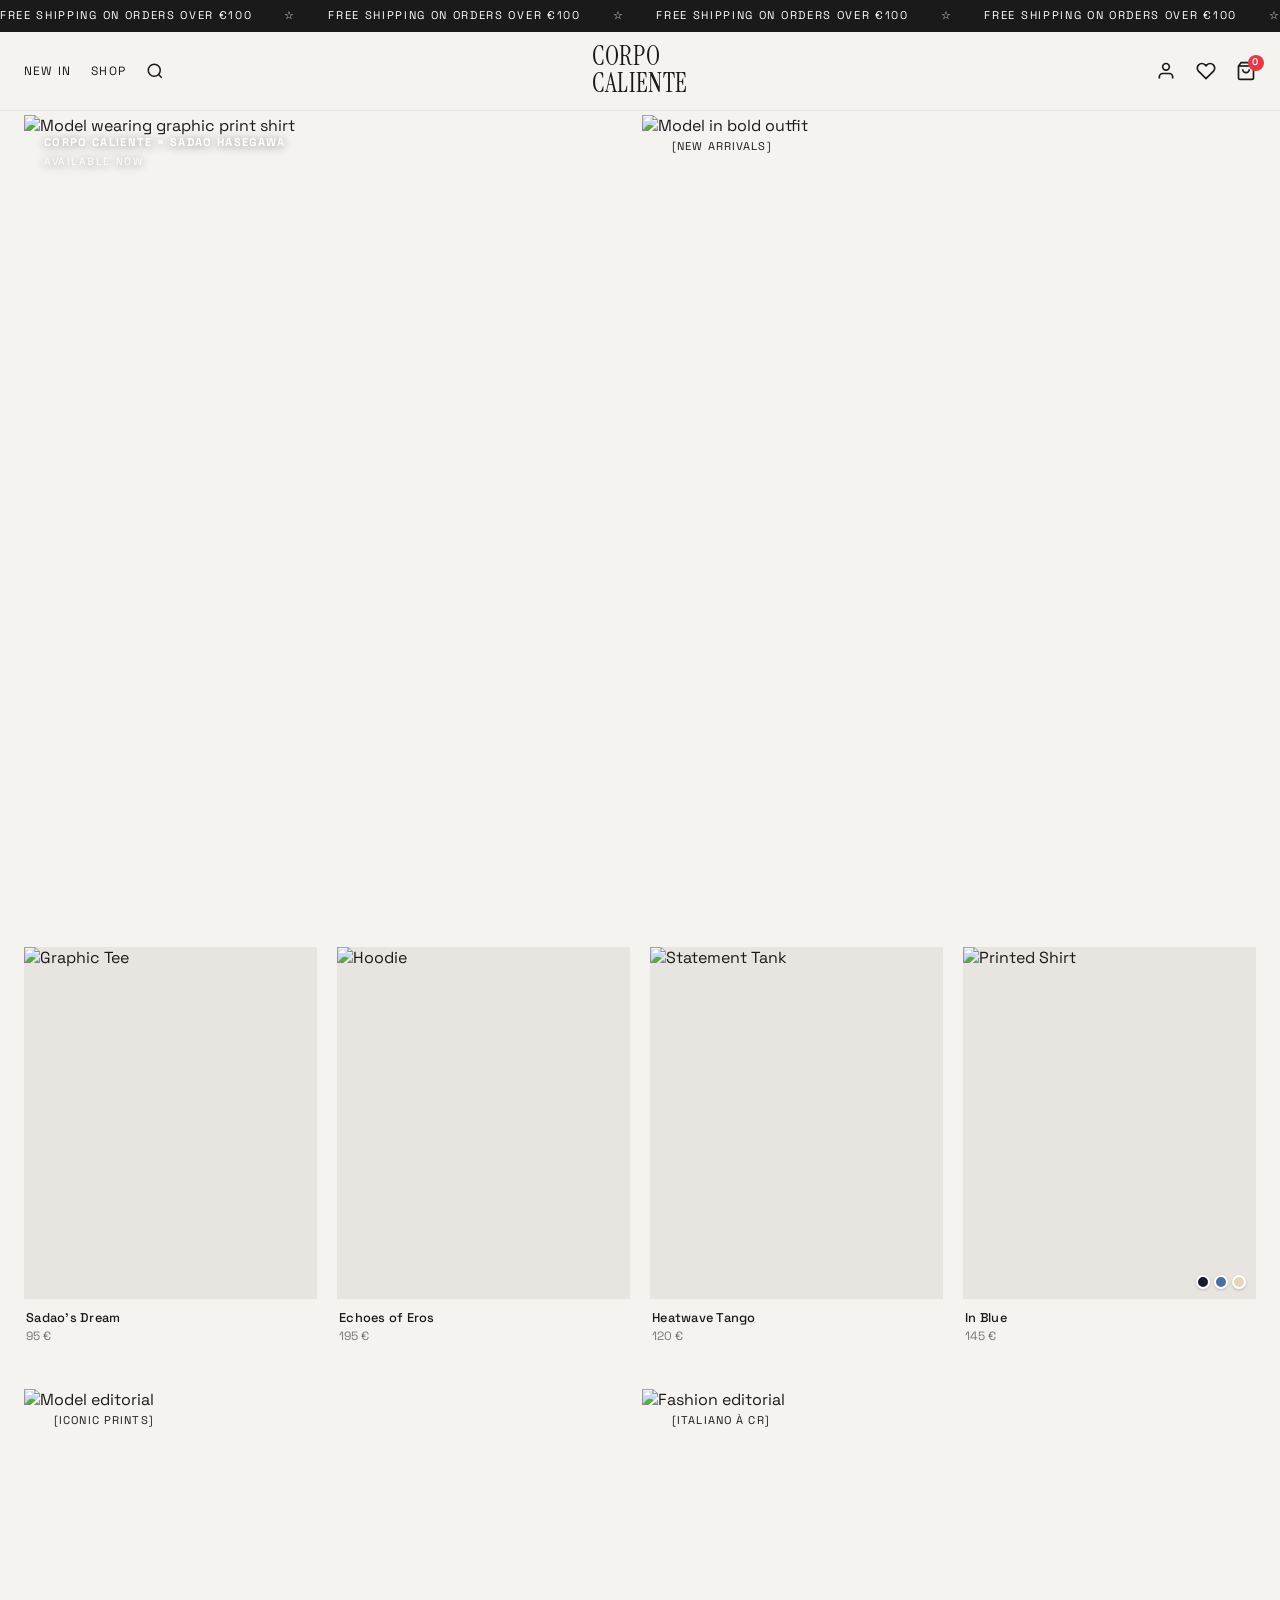
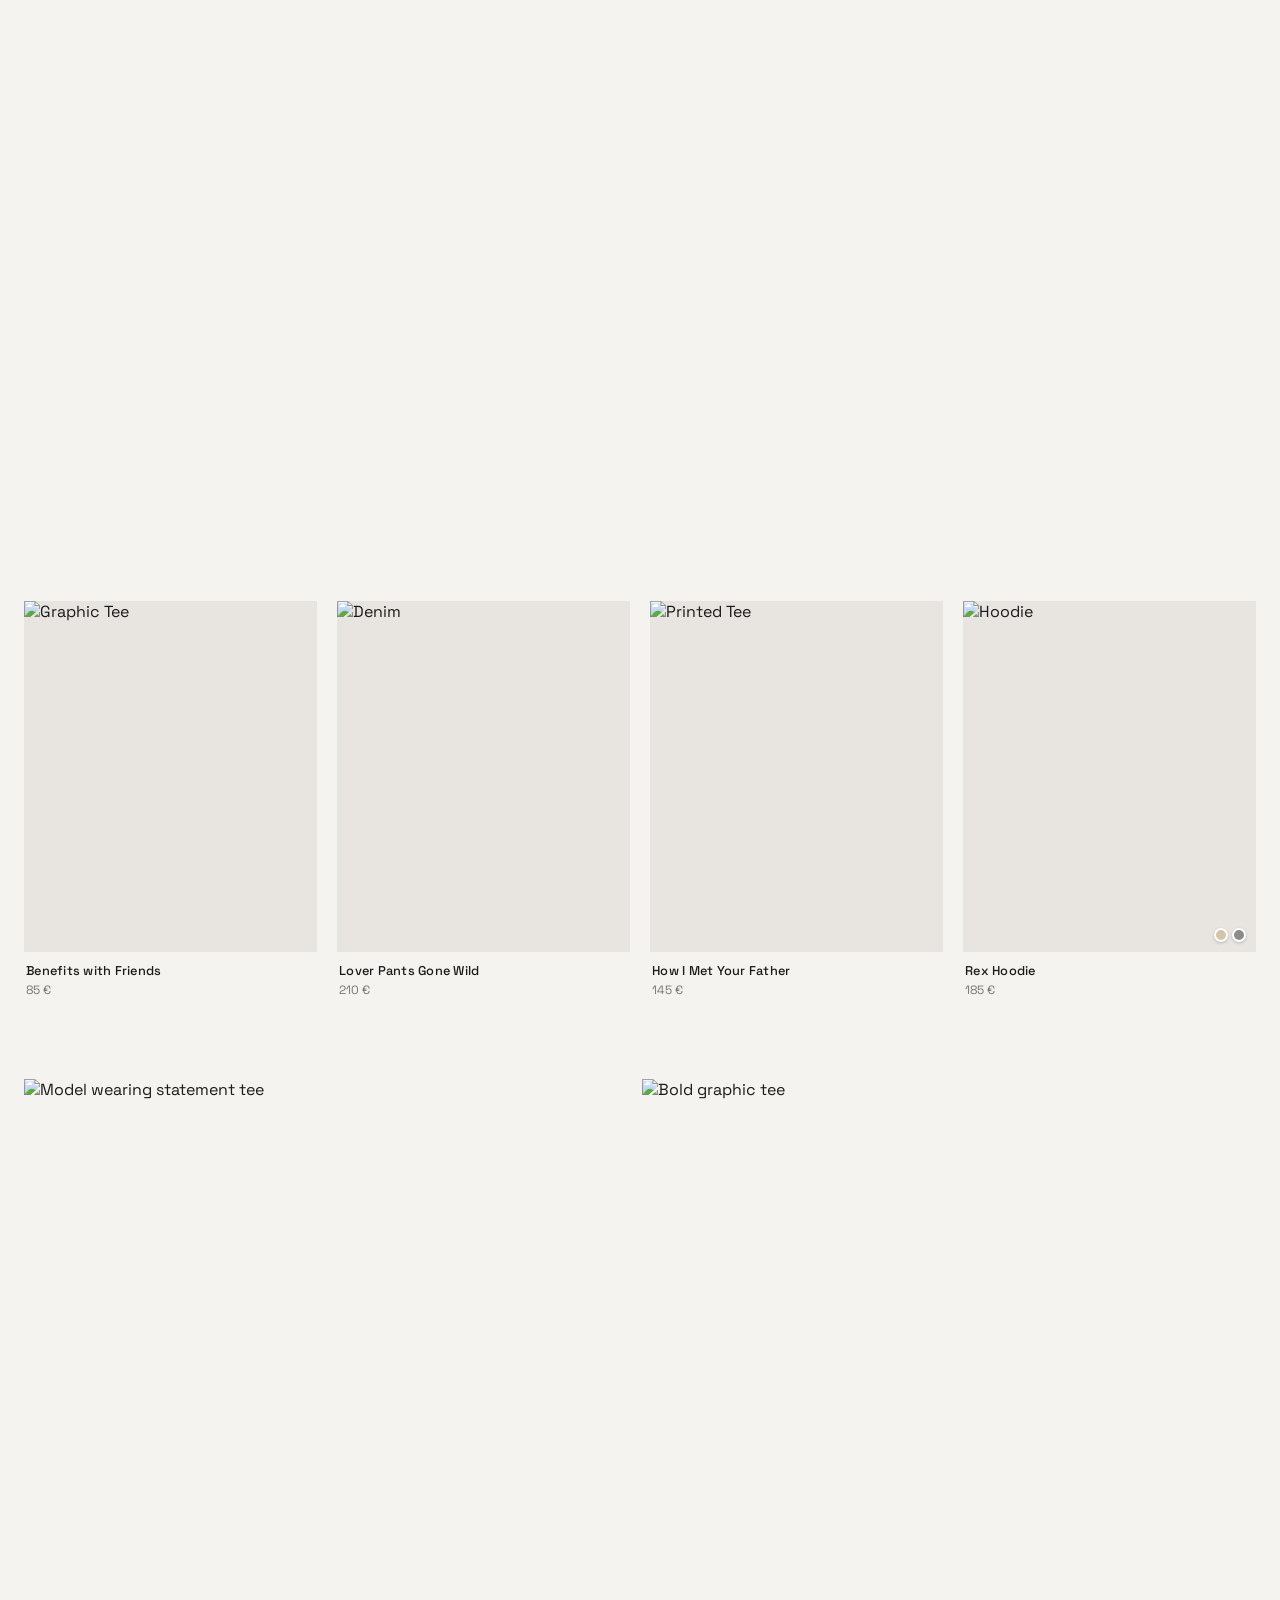
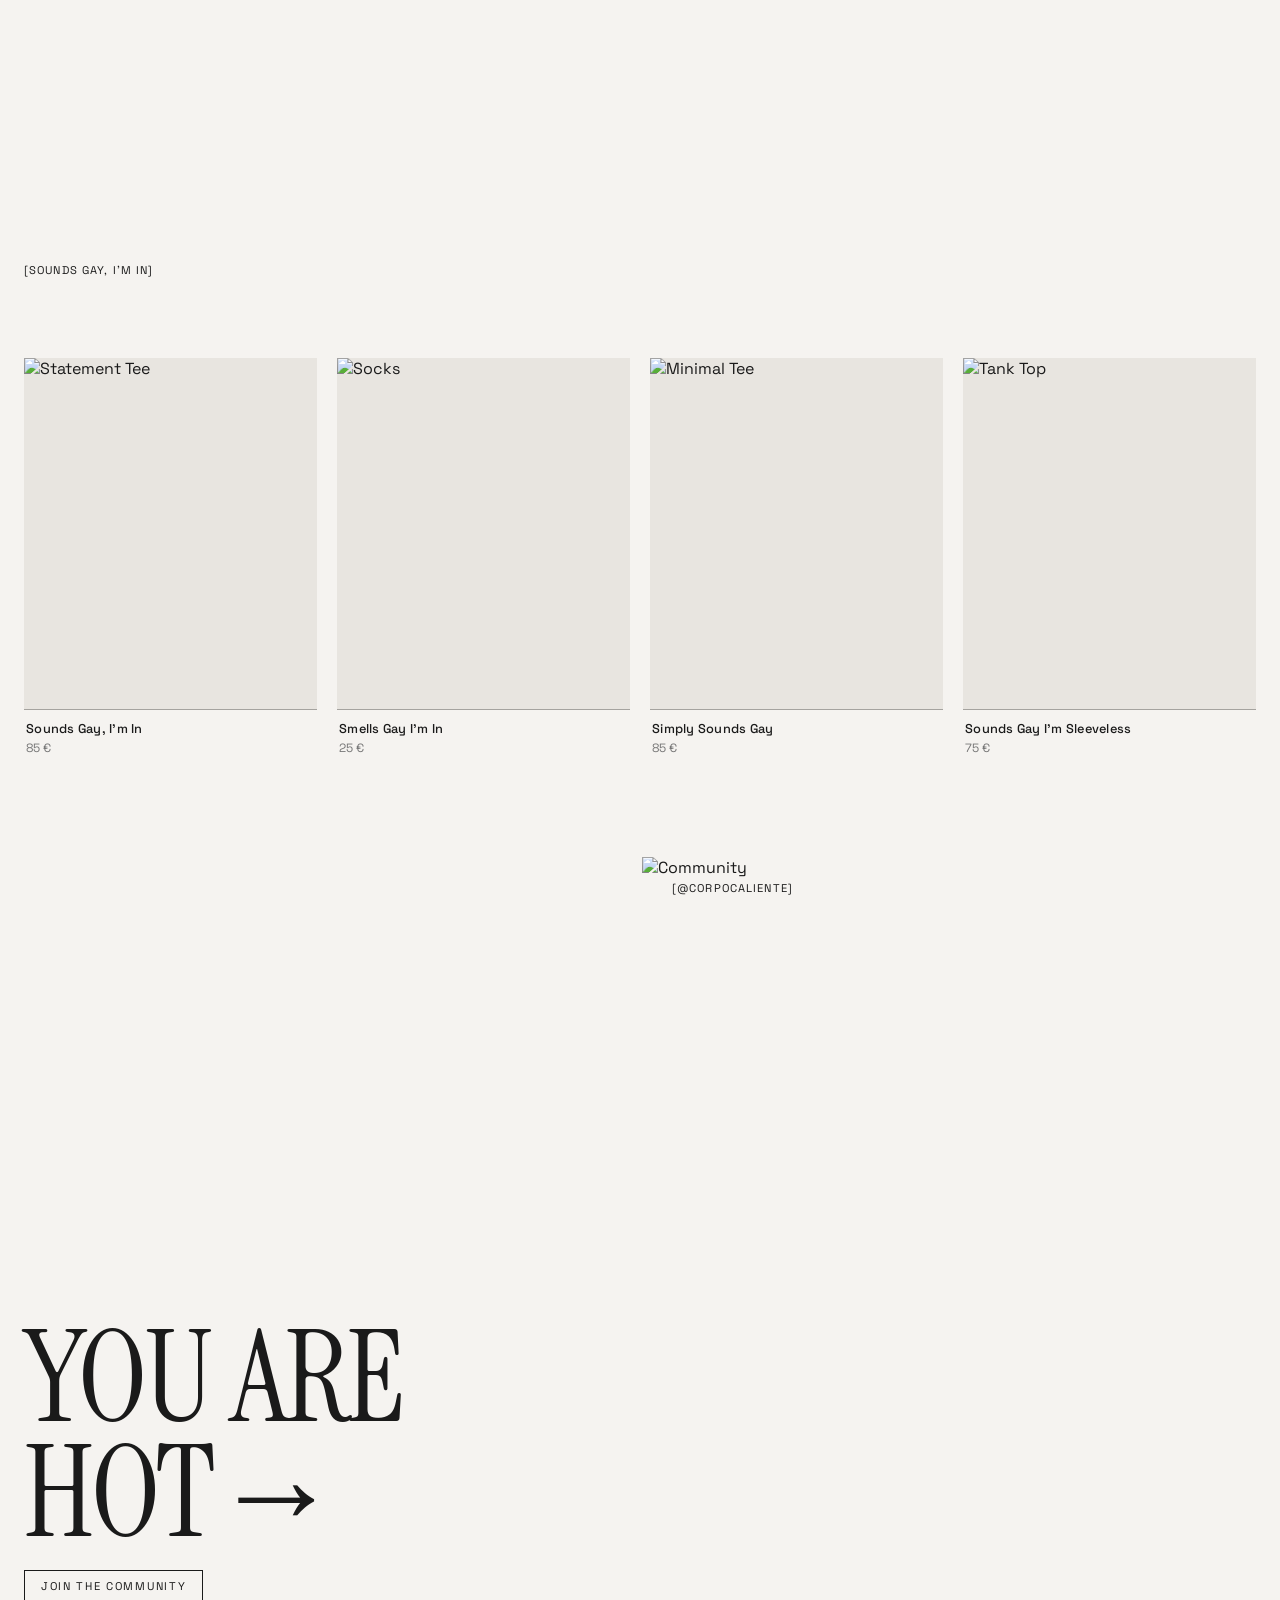
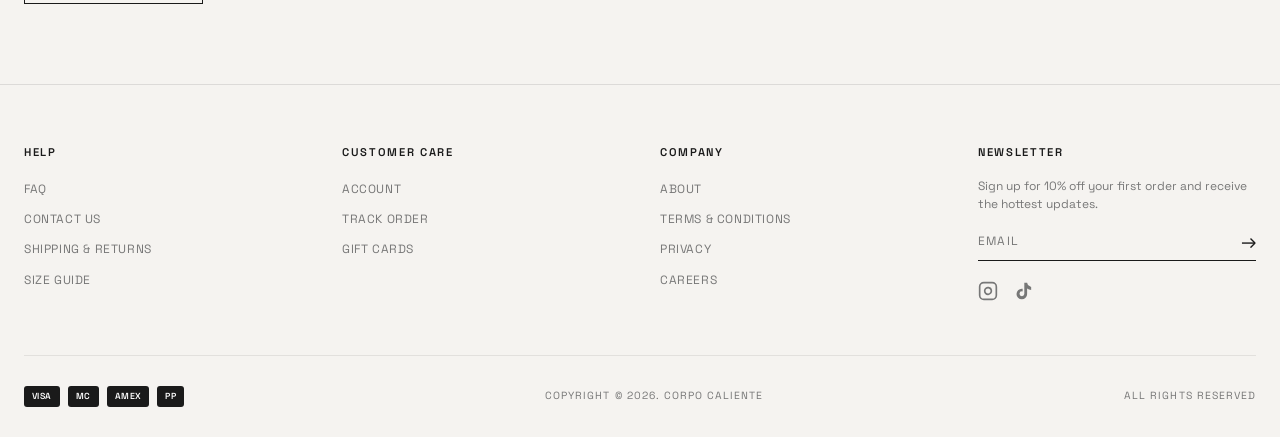
==== index.html @ 7c710484 "Initial commit: bold fashion landing page Carne Bollente-inspired landing page with: - Scrolling ann" ====
<!DOCTYPE html>
<html lang="en">
<head>
  <meta charset="UTF-8">
  <meta name="viewport" content="width=device-width, initial-scale=1.0">
  <title>CORPO CALIENTE - Bold Fashion</title>
  <link rel="stylesheet" href="style.css">
  <link rel="preconnect" href="https://fonts.googleapis.com">
  <link rel="preconnect" href="https://fonts.gstatic.com" crossorigin>
  <link href="https://fonts.googleapis.com/css2?family=Space+Grotesk:wght@400;500;600;700&family=Instrument+Serif:ital@0;1&display=swap" rel="stylesheet">
</head>
<body>

  <!-- Announcement Bar -->
  <div class="announcement-bar">
    <div class="announcement-scroll">
      <span>FREE SHIPPING ON ORDERS OVER &euro;100</span>
      <span>&star;</span>
      <span>FREE SHIPPING ON ORDERS OVER &euro;100</span>
      <span>&star;</span>
      <span>FREE SHIPPING ON ORDERS OVER &euro;100</span>
      <span>&star;</span>
      <span>FREE SHIPPING ON ORDERS OVER &euro;100</span>
      <span>&star;</span>
      <span>FREE SHIPPING ON ORDERS OVER &euro;100</span>
      <span>&star;</span>
      <span>FREE SHIPPING ON ORDERS OVER &euro;100</span>
      <span>&star;</span>
    </div>
  </div>

  <!-- Header -->
  <header class="header">
    <nav class="header__nav">
      <div class="header__left">
        <a href="#" class="nav-link">New In</a>
        <a href="#" class="nav-link">Shop</a>
        <button class="nav-link search-toggle" aria-label="Search">
          <svg width="18" height="18" viewBox="0 0 24 24" fill="none" stroke="currentColor" stroke-width="2"><circle cx="11" cy="11" r="8"/><path d="m21 21-4.3-4.3"/></svg>
        </button>
      </div>
      <div class="header__center">
        <a href="#" class="logo">CORPO<br>CALIENTE</a>
      </div>
      <div class="header__right">
        <a href="#" class="nav-link icon-link" aria-label="Account">
          <svg width="20" height="20" viewBox="0 0 24 24" fill="none" stroke="currentColor" stroke-width="2"><path d="M20 21v-2a4 4 0 0 0-4-4H8a4 4 0 0 0-4 4v2"/><circle cx="12" cy="7" r="4"/></svg>
        </a>
        <a href="#" class="nav-link icon-link" aria-label="Wishlist">
          <svg width="20" height="20" viewBox="0 0 24 24" fill="none" stroke="currentColor" stroke-width="2"><path d="M20.84 4.61a5.5 5.5 0 0 0-7.78 0L12 5.67l-1.06-1.06a5.5 5.5 0 0 0-7.78 7.78l1.06 1.06L12 21.23l7.78-7.78 1.06-1.06a5.5 5.5 0 0 0 0-7.78z"/></svg>
        </a>
        <a href="#" class="nav-link icon-link cart-icon" aria-label="Cart">
          <svg width="20" height="20" viewBox="0 0 24 24" fill="none" stroke="currentColor" stroke-width="2"><path d="M6 2L3 6v14a2 2 0 0 0 2 2h14a2 2 0 0 0 2-2V6l-3-4z"/><line x1="3" y1="6" x2="21" y2="6"/><path d="M16 10a4 4 0 0 1-8 0"/></svg>
          <span class="cart-count">0</span>
        </a>
      </div>
    </nav>
  </header>

  <!-- Mobile Menu Toggle -->
  <button class="mobile-menu-toggle" aria-label="Menu">
    <span></span><span></span><span></span>
  </button>

  <!-- Hero Section -->
  <section class="hero">
    <div class="hero__left">
      <div class="hero__badge">CORPO CALIENTE &times; SADAO HASEGAWA</div>
      <div class="hero__subtitle">AVAILABLE NOW</div>
      <img src="https://images.unsplash.com/photo-1621184455862-c163dfb30e0f?w=800&h=1000&fit=crop&crop=top" alt="Model wearing graphic print shirt" class="hero__image">
    </div>
    <div class="hero__right">
      <div class="hero__tag">[NEW ARRIVALS]</div>
      <img src="https://images.unsplash.com/photo-1509631179647-0177331693ae?w=800&h=1000&fit=crop&crop=top" alt="Model in bold outfit" class="hero__image">
    </div>
  </section>

  <!-- Product Grid 1 -->
  <section class="product-grid">
    <div class="section-label"></div>
    <div class="grid grid--4">
      <a href="#" class="product-card">
        <div class="product-card__image-wrap">
          <img src="https://images.unsplash.com/photo-1576566588028-4147f3842f27?w=500&h=600&fit=crop" alt="Graphic Tee" class="product-card__image">
          <div class="product-card__quick">Quick Add</div>
        </div>
        <div class="product-card__info">
          <h3>Sadao's Dream</h3>
          <p class="product-card__price">95 &euro;</p>
        </div>
      </a>
      <a href="#" class="product-card">
        <div class="product-card__image-wrap">
          <img src="https://images.unsplash.com/photo-1556821840-3a63f95609a7?w=500&h=600&fit=crop" alt="Hoodie" class="product-card__image">
          <div class="product-card__quick">Quick Add</div>
        </div>
        <div class="product-card__info">
          <h3>Echoes of Eros</h3>
          <p class="product-card__price">195 &euro;</p>
        </div>
      </a>
      <a href="#" class="product-card">
        <div class="product-card__image-wrap">
          <img src="https://images.unsplash.com/photo-1503342217505-b0a15ec3261c?w=500&h=600&fit=crop" alt="Statement Tank" class="product-card__image">
          <div class="product-card__quick">Quick Add</div>
        </div>
        <div class="product-card__info">
          <h3>Heatwave Tango</h3>
          <p class="product-card__price">120 &euro;</p>
        </div>
      </a>
      <a href="#" class="product-card">
        <div class="product-card__image-wrap">
          <img src="https://images.unsplash.com/photo-1618354691373-d851c5c3a990?w=500&h=600&fit=crop" alt="Printed Shirt" class="product-card__image">
          <div class="product-card__colors">
            <span class="color-dot" style="background:#1a1a2e"></span>
            <span class="color-dot" style="background:#4a6fa5"></span>
            <span class="color-dot" style="background:#e8d5b7"></span>
          </div>
          <div class="product-card__quick">Quick Add</div>
        </div>
        <div class="product-card__info">
          <h3>In Blue</h3>
          <p class="product-card__price">145 &euro;</p>
        </div>
      </a>
    </div>
  </section>

  <!-- Editorial Split -->
  <section class="editorial-split">
    <div class="editorial-split__left">
      <span class="editorial-split__label">[ICONIC PRINTS]</span>
      <img src="https://images.unsplash.com/photo-1515886657613-9f3515b0c78f?w=800&h=900&fit=crop" alt="Model editorial" class="editorial-split__image">
    </div>
    <div class="editorial-split__right">
      <span class="editorial-split__label">[ITALIANO &Agrave; CR]</span>
      <img src="https://images.unsplash.com/photo-1529139574466-a303027c1d8b?w=800&h=900&fit=crop" alt="Fashion editorial" class="editorial-split__image">
    </div>
  </section>

  <!-- Product Grid 2 -->
  <section class="product-grid">
    <div class="grid grid--4">
      <a href="#" class="product-card">
        <div class="product-card__image-wrap">
          <img src="https://images.unsplash.com/photo-1583743814966-8936f5b7be1a?w=500&h=600&fit=crop" alt="Graphic Tee" class="product-card__image">
          <div class="product-card__quick">Quick Add</div>
        </div>
        <div class="product-card__info">
          <h3>Benefits with Friends</h3>
          <p class="product-card__price">85 &euro;</p>
        </div>
      </a>
      <a href="#" class="product-card">
        <div class="product-card__image-wrap">
          <img src="https://images.unsplash.com/photo-1542272604-787c3835535d?w=500&h=600&fit=crop" alt="Denim" class="product-card__image">
          <div class="product-card__quick">Quick Add</div>
        </div>
        <div class="product-card__info">
          <h3>Lover Pants Gone Wild</h3>
          <p class="product-card__price">210 &euro;</p>
        </div>
      </a>
      <a href="#" class="product-card">
        <div class="product-card__image-wrap">
          <img src="https://images.unsplash.com/photo-1562157873-818bc0726f68?w=500&h=600&fit=crop" alt="Printed Tee" class="product-card__image">
          <div class="product-card__quick">Quick Add</div>
        </div>
        <div class="product-card__info">
          <h3>How I Met Your Father</h3>
          <p class="product-card__price">145 &euro;</p>
        </div>
      </a>
      <a href="#" class="product-card">
        <div class="product-card__image-wrap">
          <img src="https://images.unsplash.com/photo-1620799140408-edc6dcb6d633?w=500&h=600&fit=crop" alt="Hoodie" class="product-card__image">
          <div class="product-card__colors">
            <span class="color-dot" style="background:#d4c5a9"></span>
            <span class="color-dot" style="background:#8b8b8b"></span>
          </div>
          <div class="product-card__quick">Quick Add</div>
        </div>
        <div class="product-card__info">
          <h3>Rex Hoodie</h3>
          <p class="product-card__price">185 &euro;</p>
        </div>
      </a>
    </div>
  </section>

  <!-- Statement Section -->
  <section class="statement-section">
    <div class="statement-section__split">
      <div class="statement-section__image-wrap">
        <img src="https://images.unsplash.com/photo-1552374196-1ab2a1c593e8?w=800&h=900&fit=crop" alt="Model wearing statement tee" class="statement-section__image">
      </div>
      <div class="statement-section__image-wrap">
        <img src="https://images.unsplash.com/photo-1596755094514-f87e34085b2c?w=800&h=900&fit=crop" alt="Bold graphic tee" class="statement-section__image">
      </div>
    </div>
    <div class="statement-section__label">[SOUNDS GAY, I'M IN]</div>
  </section>

  <!-- Product Grid 3 - Sounds Gay Collection -->
  <section class="product-grid">
    <div class="grid grid--4">
      <a href="#" class="product-card">
        <div class="product-card__image-wrap">
          <img src="https://images.unsplash.com/photo-1521572163474-6864f9cf17ab?w=500&h=600&fit=crop" alt="Statement Tee" class="product-card__image">
          <div class="product-card__quick">Quick Add</div>
        </div>
        <div class="product-card__info">
          <h3>Sounds Gay, I'm In</h3>
          <p class="product-card__price">85 &euro;</p>
        </div>
      </a>
      <a href="#" class="product-card">
        <div class="product-card__image-wrap">
          <img src="https://images.unsplash.com/photo-1578587018452-892bacefd3f2?w=500&h=600&fit=crop" alt="Socks" class="product-card__image">
          <div class="product-card__quick">Quick Add</div>
        </div>
        <div class="product-card__info">
          <h3>Smells Gay I'm In</h3>
          <p class="product-card__price">25 &euro;</p>
        </div>
      </a>
      <a href="#" class="product-card">
        <div class="product-card__image-wrap">
          <img src="https://images.unsplash.com/photo-1618886614638-80e3c103d31a?w=500&h=600&fit=crop" alt="Minimal Tee" class="product-card__image">
          <div class="product-card__quick">Quick Add</div>
        </div>
        <div class="product-card__info">
          <h3>Simply Sounds Gay</h3>
          <p class="product-card__price">85 &euro;</p>
        </div>
      </a>
      <a href="#" class="product-card">
        <div class="product-card__image-wrap">
          <img src="https://images.unsplash.com/photo-1503342394128-c104d54dba01?w=500&h=600&fit=crop" alt="Tank Top" class="product-card__image">
          <div class="product-card__quick">Quick Add</div>
        </div>
        <div class="product-card__info">
          <h3>Sounds Gay I'm Sleeveless</h3>
          <p class="product-card__price">75 &euro;</p>
        </div>
      </a>
    </div>
  </section>

  <!-- Big Typography Statement -->
  <section class="big-statement">
    <div class="big-statement__inner">
      <h2 class="big-statement__text">YOU ARE<br>HOT<span class="arrow">&rarr;</span></h2>
      <p class="big-statement__sub">JOIN THE COMMUNITY</p>
    </div>
    <div class="big-statement__image-wrap">
      <img src="https://images.unsplash.com/photo-1544005313-94ddf0286df2?w=700&h=800&fit=crop&crop=top" alt="Community" class="big-statement__image">
      <span class="big-statement__tag">[@CORPOCALIENTE]</span>
    </div>
  </section>

  <!-- Footer -->
  <footer class="footer">
    <div class="footer__grid">
      <div class="footer__col">
        <h4>HELP</h4>
        <ul>
          <li><a href="#">FAQ</a></li>
          <li><a href="#">Contact Us</a></li>
          <li><a href="#">Shipping &amp; Returns</a></li>
          <li><a href="#">Size Guide</a></li>
        </ul>
      </div>
      <div class="footer__col">
        <h4>CUSTOMER CARE</h4>
        <ul>
          <li><a href="#">Account</a></li>
          <li><a href="#">Track Order</a></li>
          <li><a href="#">Gift Cards</a></li>
        </ul>
      </div>
      <div class="footer__col">
        <h4>COMPANY</h4>
        <ul>
          <li><a href="#">About</a></li>
          <li><a href="#">Terms &amp; Conditions</a></li>
          <li><a href="#">Privacy</a></li>
          <li><a href="#">Careers</a></li>
        </ul>
      </div>
      <div class="footer__col footer__newsletter">
        <h4>NEWSLETTER</h4>
        <p>Sign up for 10% off your first order and receive the hottest updates.</p>
        <form class="newsletter-form" onsubmit="event.preventDefault()">
          <input type="email" placeholder="EMAIL" required>
          <button type="submit" aria-label="Subscribe">&rarr;</button>
        </form>
        <div class="footer__social">
          <a href="#" aria-label="Instagram">
            <svg width="20" height="20" viewBox="0 0 24 24" fill="none" stroke="currentColor" stroke-width="2"><rect x="2" y="2" width="20" height="20" rx="5" ry="5"/><path d="M16 11.37A4 4 0 1 1 12.63 8 4 4 0 0 1 16 11.37z"/><line x1="17.5" y1="6.5" x2="17.51" y2="6.5"/></svg>
          </a>
          <a href="#" aria-label="TikTok">
            <svg width="20" height="20" viewBox="0 0 24 24" fill="currentColor"><path d="M19.59 6.69a4.83 4.83 0 0 1-3.77-4.25V2h-3.45v13.67a2.89 2.89 0 0 1-2.88 2.5 2.89 2.89 0 0 1 0-5.78 2.92 2.92 0 0 1 .88.13V9.4a6.84 6.84 0 0 0-1-.05A6.33 6.33 0 0 0 3 15.57 6.33 6.33 0 0 0 9.37 22a6.33 6.33 0 0 0 6.37-6.23V9.07a8.16 8.16 0 0 0 4.85 1.58V7.2a4.85 4.85 0 0 1-1-.51z"/></svg>
          </a>
        </div>
      </div>
    </div>
    <div class="footer__bottom">
      <div class="footer__payment">
        <span class="payment-icon">VISA</span>
        <span class="payment-icon">MC</span>
        <span class="payment-icon">AMEX</span>
        <span class="payment-icon">PP</span>
      </div>
      <p>COPYRIGHT &copy; 2026. CORPO CALIENTE</p>
      <p>ALL RIGHTS RESERVED</p>
    </div>
  </footer>

  <script src="script.js"></script>
</body>
</html>
---- style.css ----
/* ===== RESET & BASE ===== */
*, *::before, *::after {
  margin: 0;
  padding: 0;
  box-sizing: border-box;
}

:root {
  --bg: #f5f3f0;
  --text: #1a1a1a;
  --accent: #e63946;
  --muted: #777;
  --font-body: 'Space Grotesk', sans-serif;
  --font-display: 'Instrument Serif', serif;
}

html {
  scroll-behavior: smooth;
}

body {
  font-family: var(--font-body);
  background: var(--bg);
  color: var(--text);
  line-height: 1.4;
  overflow-x: hidden;
  -webkit-font-smoothing: antialiased;
}

a {
  text-decoration: none;
  color: inherit;
}

ul { list-style: none; }

img {
  display: block;
  width: 100%;
  height: 100%;
  object-fit: cover;
}

button {
  border: none;
  background: none;
  cursor: pointer;
  font-family: inherit;
  color: inherit;
}

input {
  font-family: inherit;
}

/* ===== ANNOUNCEMENT BAR ===== */
.announcement-bar {
  background: var(--text);
  color: #fff;
  font-size: 0.7rem;
  letter-spacing: 0.15em;
  text-transform: uppercase;
  overflow: hidden;
  padding: 8px 0;
}

.announcement-scroll {
  display: flex;
  gap: 2rem;
  white-space: nowrap;
  animation: scroll-left 20s linear infinite;
  width: max-content;
}

.announcement-scroll span {
  flex-shrink: 0;
}

@keyframes scroll-left {
  0% { transform: translateX(0); }
  100% { transform: translateX(-50%); }
}

/* ===== HEADER ===== */
.header {
  position: sticky;
  top: 0;
  z-index: 100;
  background: var(--bg);
  border-bottom: 1px solid rgba(0,0,0,0.08);
}

.header__nav {
  display: flex;
  align-items: center;
  justify-content: space-between;
  padding: 12px 24px;
  max-width: 1600px;
  margin: 0 auto;
}

.header__left,
.header__right {
  display: flex;
  align-items: center;
  gap: 20px;
  flex: 1;
}

.header__right {
  justify-content: flex-end;
}

.header__center {
  flex: 0 0 auto;
}

.logo {
  font-family: var(--font-display);
  font-size: 1.6rem;
  line-height: 1;
  text-align: center;
  letter-spacing: 0.02em;
  font-weight: 400;
  transition: opacity 0.2s;
}

.logo:hover { opacity: 0.7; }

.nav-link {
  font-size: 0.75rem;
  letter-spacing: 0.1em;
  text-transform: uppercase;
  transition: opacity 0.2s;
}

.nav-link:hover { opacity: 0.6; }

.search-toggle {
  display: flex;
  align-items: center;
}

.icon-link {
  display: flex;
  align-items: center;
}

.cart-icon {
  position: relative;
}

.cart-count {
  position: absolute;
  top: -6px;
  right: -8px;
  background: var(--accent);
  color: #fff;
  font-size: 0.6rem;
  width: 16px;
  height: 16px;
  border-radius: 50%;
  display: flex;
  align-items: center;
  justify-content: center;
  font-weight: 600;
}

.mobile-menu-toggle {
  display: none;
  position: fixed;
  top: 52px;
  right: 16px;
  z-index: 200;
  flex-direction: column;
  gap: 5px;
  padding: 8px;
}

.mobile-menu-toggle span {
  display: block;
  width: 22px;
  height: 2px;
  background: var(--text);
  transition: 0.3s;
}

/* ===== HERO ===== */
.hero {
  display: grid;
  grid-template-columns: 1fr 1fr;
  gap: 4px;
  padding: 4px 24px;
  max-width: 1600px;
  margin: 0 auto;
}

.hero__left,
.hero__right {
  position: relative;
  overflow: hidden;
  aspect-ratio: 4/5;
}

.hero__image {
  transition: transform 0.6s ease;
}

.hero__left:hover .hero__image,
.hero__right:hover .hero__image {
  transform: scale(1.03);
}

.hero__badge {
  position: absolute;
  top: 20px;
  left: 20px;
  z-index: 2;
  font-size: 0.7rem;
  font-weight: 700;
  letter-spacing: 0.12em;
  text-transform: uppercase;
  color: #fff;
  text-shadow: 0 1px 8px rgba(0,0,0,0.5);
}

.hero__subtitle {
  position: absolute;
  top: 40px;
  left: 20px;
  z-index: 2;
  font-size: 0.65rem;
  letter-spacing: 0.15em;
  text-transform: uppercase;
  color: #fff;
  text-shadow: 0 1px 8px rgba(0,0,0,0.5);
}

.hero__tag {
  position: absolute;
  top: 20px;
  left: 20px;
  z-index: 2;
  font-size: 0.7rem;
  letter-spacing: 0.1em;
  text-transform: uppercase;
  color: var(--text);
  background: var(--bg);
  padding: 4px 10px;
}

/* ===== PRODUCT GRID ===== */
.product-grid {
  padding: 40px 24px;
  max-width: 1600px;
  margin: 0 auto;
}

.section-label {
  font-size: 0.7rem;
  letter-spacing: 0.15em;
  text-transform: uppercase;
  margin-bottom: 20px;
}

.grid {
  display: grid;
  gap: 20px;
}

.grid--4 {
  grid-template-columns: repeat(4, 1fr);
}

.grid--3 {
  grid-template-columns: repeat(3, 1fr);
}

/* ===== PRODUCT CARD ===== */
.product-card {
  display: block;
  text-decoration: none;
  color: inherit;
}

.product-card__image-wrap {
  position: relative;
  aspect-ratio: 5/6;
  overflow: hidden;
  background: #e8e5e0;
  margin-bottom: 10px;
}

.product-card__image {
  transition: transform 0.5s ease;
}

.product-card:hover .product-card__image {
  transform: scale(1.05);
}

.product-card__quick {
  position: absolute;
  bottom: 0;
  left: 0;
  right: 0;
  background: var(--text);
  color: #fff;
  text-align: center;
  padding: 10px;
  font-size: 0.7rem;
  letter-spacing: 0.12em;
  text-transform: uppercase;
  transform: translateY(100%);
  transition: transform 0.3s ease;
}

.product-card:hover .product-card__quick {
  transform: translateY(0);
}

.product-card__colors {
  position: absolute;
  bottom: 10px;
  right: 10px;
  display: flex;
  gap: 4px;
}

.color-dot {
  width: 14px;
  height: 14px;
  border-radius: 50%;
  border: 2px solid #fff;
  box-shadow: 0 1px 3px rgba(0,0,0,0.2);
}

.product-card__info {
  padding: 0 2px;
}

.product-card__info h3 {
  font-size: 0.8rem;
  font-weight: 500;
  margin-bottom: 2px;
  letter-spacing: 0.02em;
}

.product-card__price {
  font-size: 0.75rem;
  color: var(--muted);
}

/* ===== EDITORIAL SPLIT ===== */
.editorial-split {
  display: grid;
  grid-template-columns: 1fr 1fr;
  gap: 4px;
  padding: 4px 24px;
  max-width: 1600px;
  margin: 0 auto;
}

.editorial-split__left,
.editorial-split__right {
  position: relative;
  aspect-ratio: 4/5;
  overflow: hidden;
}

.editorial-split__label {
  position: absolute;
  top: 20px;
  left: 20px;
  z-index: 2;
  font-size: 0.7rem;
  letter-spacing: 0.1em;
  text-transform: uppercase;
  color: var(--text);
  background: var(--bg);
  padding: 4px 10px;
}

.editorial-split__image {
  transition: transform 0.6s ease;
}

.editorial-split__left:hover .editorial-split__image,
.editorial-split__right:hover .editorial-split__image {
  transform: scale(1.03);
}

/* ===== STATEMENT SECTION ===== */
.statement-section {
  padding: 40px 24px;
  max-width: 1600px;
  margin: 0 auto;
}

.statement-section__split {
  display: grid;
  grid-template-columns: 1fr 1fr;
  gap: 4px;
}

.statement-section__image-wrap {
  aspect-ratio: 4/5;
  overflow: hidden;
}

.statement-section__image {
  transition: transform 0.6s ease;
}

.statement-section__image-wrap:hover .statement-section__image {
  transform: scale(1.03);
}

.statement-section__label {
  display: block;
  font-size: 0.7rem;
  letter-spacing: 0.1em;
  text-transform: uppercase;
  margin-top: 16px;
}

/* ===== BIG STATEMENT ===== */
.big-statement {
  display: grid;
  grid-template-columns: 1fr 1fr;
  gap: 4px;
  padding: 60px 24px;
  max-width: 1600px;
  margin: 0 auto;
  align-items: end;
}

.big-statement__inner {
  padding-bottom: 20px;
}

.big-statement__text {
  font-family: var(--font-display);
  font-size: clamp(4rem, 10vw, 10rem);
  line-height: 0.9;
  font-weight: 400;
  letter-spacing: -0.02em;
}

.big-statement__text .arrow {
  display: inline-block;
  transition: transform 0.3s;
}

.big-statement:hover .arrow {
  transform: translateX(12px);
}

.big-statement__sub {
  font-size: 0.7rem;
  letter-spacing: 0.15em;
  text-transform: uppercase;
  margin-top: 20px;
  padding: 8px 16px;
  border: 1px solid var(--text);
  display: inline-block;
  transition: all 0.3s;
}

.big-statement__sub:hover {
  background: var(--text);
  color: var(--bg);
}

.big-statement__image-wrap {
  position: relative;
  aspect-ratio: 4/5;
  overflow: hidden;
}

.big-statement__image {
  transition: transform 0.6s ease;
}

.big-statement__image-wrap:hover .big-statement__image {
  transform: scale(1.03);
}

.big-statement__tag {
  position: absolute;
  top: 20px;
  left: 20px;
  font-size: 0.7rem;
  letter-spacing: 0.1em;
  text-transform: uppercase;
  color: var(--text);
  background: var(--bg);
  padding: 4px 10px;
}

/* ===== FOOTER ===== */
.footer {
  background: var(--bg);
  border-top: 1px solid rgba(0,0,0,0.1);
  padding: 60px 24px 30px;
  max-width: 1600px;
  margin: 0 auto;
}

.footer__grid {
  display: grid;
  grid-template-columns: repeat(4, 1fr);
  gap: 40px;
  margin-bottom: 50px;
}

.footer__col h4 {
  font-size: 0.7rem;
  letter-spacing: 0.15em;
  text-transform: uppercase;
  margin-bottom: 16px;
  font-weight: 600;
}

.footer__col li {
  margin-bottom: 8px;
}

.footer__col a {
  font-size: 0.75rem;
  color: var(--muted);
  transition: color 0.2s;
  text-transform: uppercase;
  letter-spacing: 0.05em;
}

.footer__col a:hover {
  color: var(--text);
}

.footer__newsletter p {
  font-size: 0.75rem;
  color: var(--muted);
  margin-bottom: 16px;
  line-height: 1.5;
}

.newsletter-form {
  display: flex;
  border-bottom: 1px solid var(--text);
  padding-bottom: 6px;
  margin-bottom: 20px;
}

.newsletter-form input {
  flex: 1;
  border: none;
  background: none;
  font-size: 0.75rem;
  letter-spacing: 0.1em;
  outline: none;
  color: var(--text);
}

.newsletter-form input::placeholder {
  color: var(--muted);
}

.newsletter-form button {
  font-size: 1.2rem;
  transition: transform 0.2s;
}

.newsletter-form button:hover {
  transform: translateX(4px);
}

.footer__social {
  display: flex;
  gap: 16px;
}

.footer__social a {
  transition: opacity 0.2s;
}

.footer__social a:hover {
  opacity: 0.6;
}

.footer__bottom {
  display: flex;
  justify-content: space-between;
  align-items: center;
  padding-top: 30px;
  border-top: 1px solid rgba(0,0,0,0.08);
  font-size: 0.65rem;
  color: var(--muted);
  letter-spacing: 0.1em;
  text-transform: uppercase;
  flex-wrap: wrap;
  gap: 12px;
}

.footer__payment {
  display: flex;
  gap: 8px;
}

.payment-icon {
  background: var(--text);
  color: #fff;
  font-size: 0.55rem;
  padding: 4px 8px;
  border-radius: 3px;
  font-weight: 600;
  letter-spacing: 0.05em;
}

/* ===== ANIMATIONS ===== */
.fade-in {
  opacity: 0;
  transform: translateY(20px);
  transition: opacity 0.6s ease, transform 0.6s ease;
}

.fade-in.visible {
  opacity: 1;
  transform: translateY(0);
}

/* ===== RESPONSIVE ===== */
@media (max-width: 1024px) {
  .grid--4 {
    grid-template-columns: repeat(2, 1fr);
  }

  .big-statement__text {
    font-size: clamp(3rem, 8vw, 6rem);
  }

  .footer__grid {
    grid-template-columns: repeat(2, 1fr);
  }
}

@media (max-width: 768px) {
  .header__left .nav-link:not(.search-toggle),
  .header__right .icon-link:not(.cart-icon) {
    display: none;
  }

  .mobile-menu-toggle {
    display: flex;
  }

  .hero {
    grid-template-columns: 1fr;
    padding: 4px 12px;
  }

  .hero__left,
  .hero__right {
    aspect-ratio: 3/4;
  }

  .product-grid {
    padding: 24px 12px;
  }

  .grid--4 {
    grid-template-columns: repeat(2, 1fr);
    gap: 12px;
  }

  .editorial-split {
    grid-template-columns: 1fr;
    padding: 4px 12px;
  }

  .editorial-split__left,
  .editorial-split__right {
    aspect-ratio: 3/4;
  }

  .statement-section {
    padding: 24px 12px;
  }

  .statement-section__split {
    grid-template-columns: 1fr;
  }

  .big-statement {
    grid-template-columns: 1fr;
    padding: 40px 12px;
    gap: 30px;
  }

  .big-statement__text {
    font-size: clamp(3.5rem, 15vw, 5rem);
  }

  .footer {
    padding: 40px 12px 20px;
  }

  .footer__grid {
    grid-template-columns: 1fr;
    gap: 30px;
  }

  .footer__bottom {
    flex-direction: column;
    text-align: center;
  }

  .header__nav {
    padding: 10px 12px;
  }

  .logo {
    font-size: 1.3rem;
  }

  .product-card__quick {
    transform: translateY(0);
    font-size: 0.6rem;
    padding: 8px;
  }
}

@media (max-width: 480px) {
  .grid--4 {
    grid-template-columns: repeat(2, 1fr);
    gap: 8px;
  }

  .product-card__info h3 {
    font-size: 0.7rem;
  }

  .product-card__price {
    font-size: 0.65rem;
  }
}
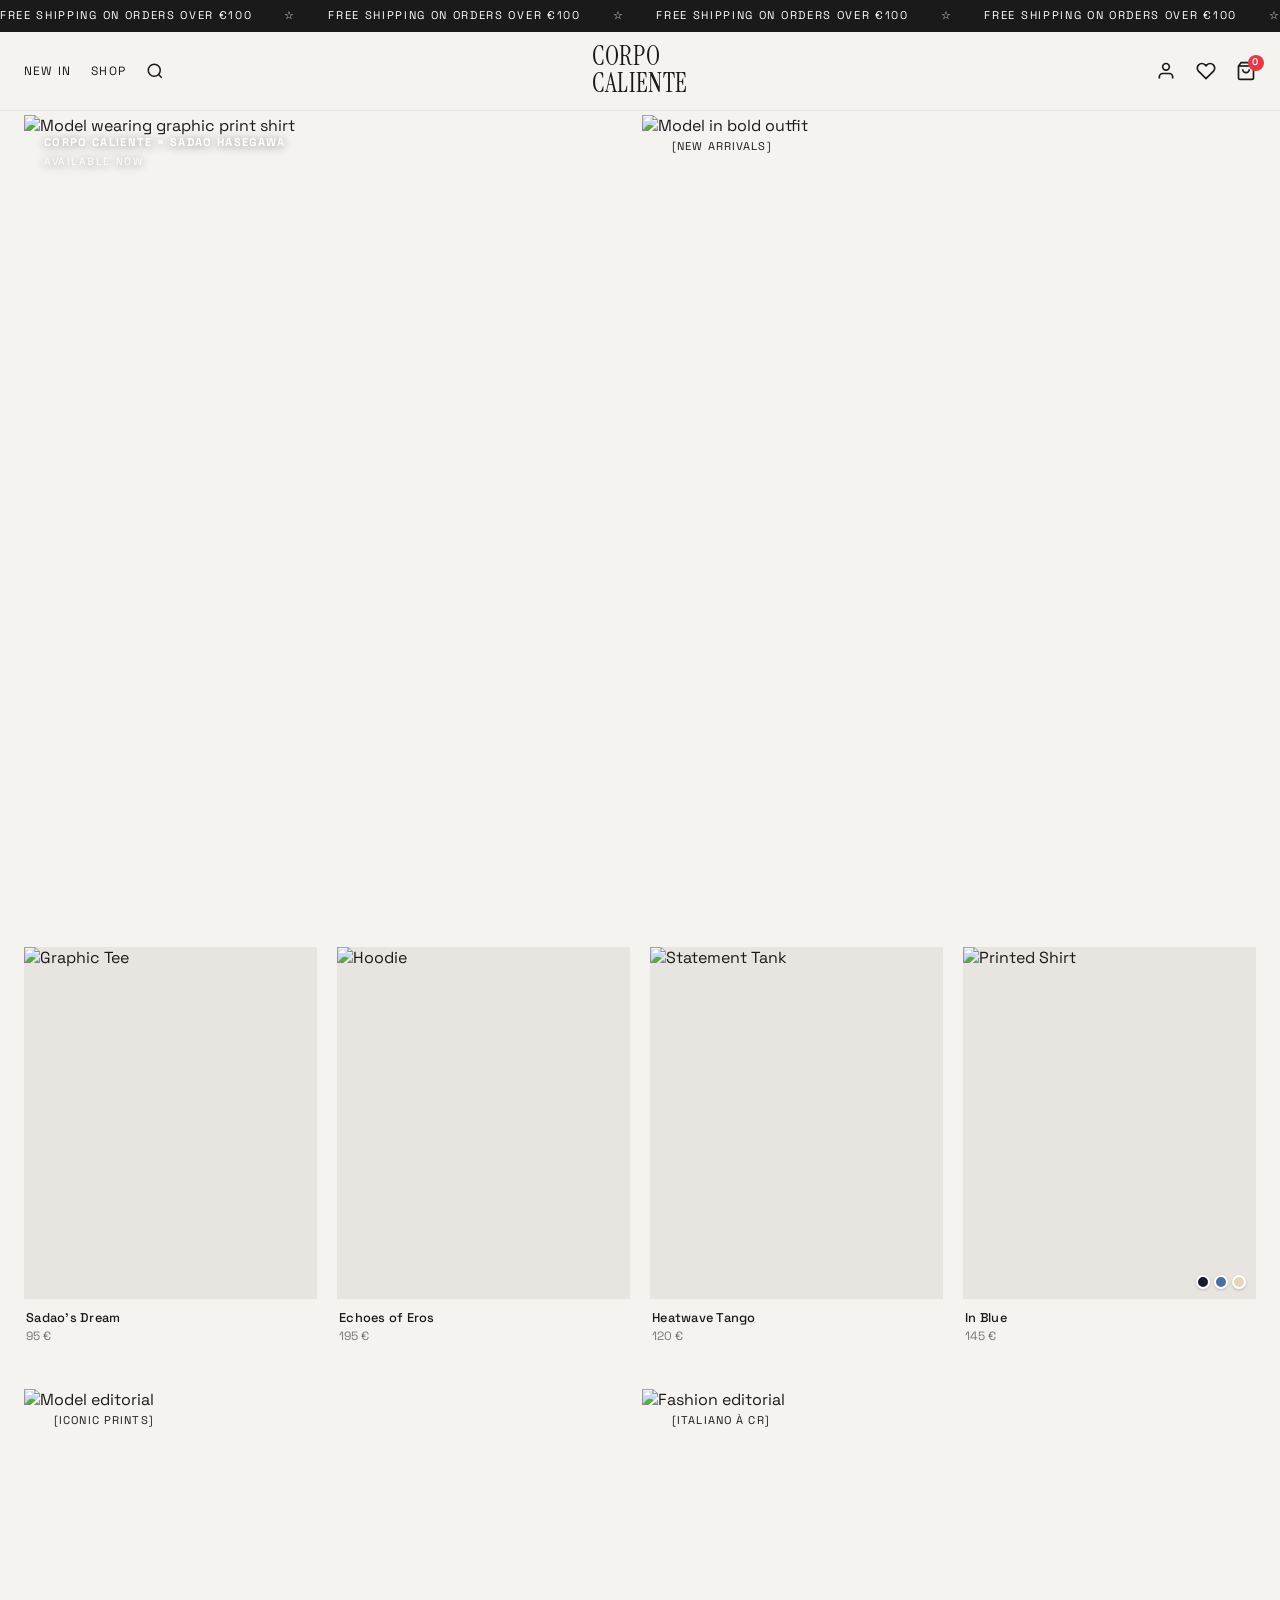
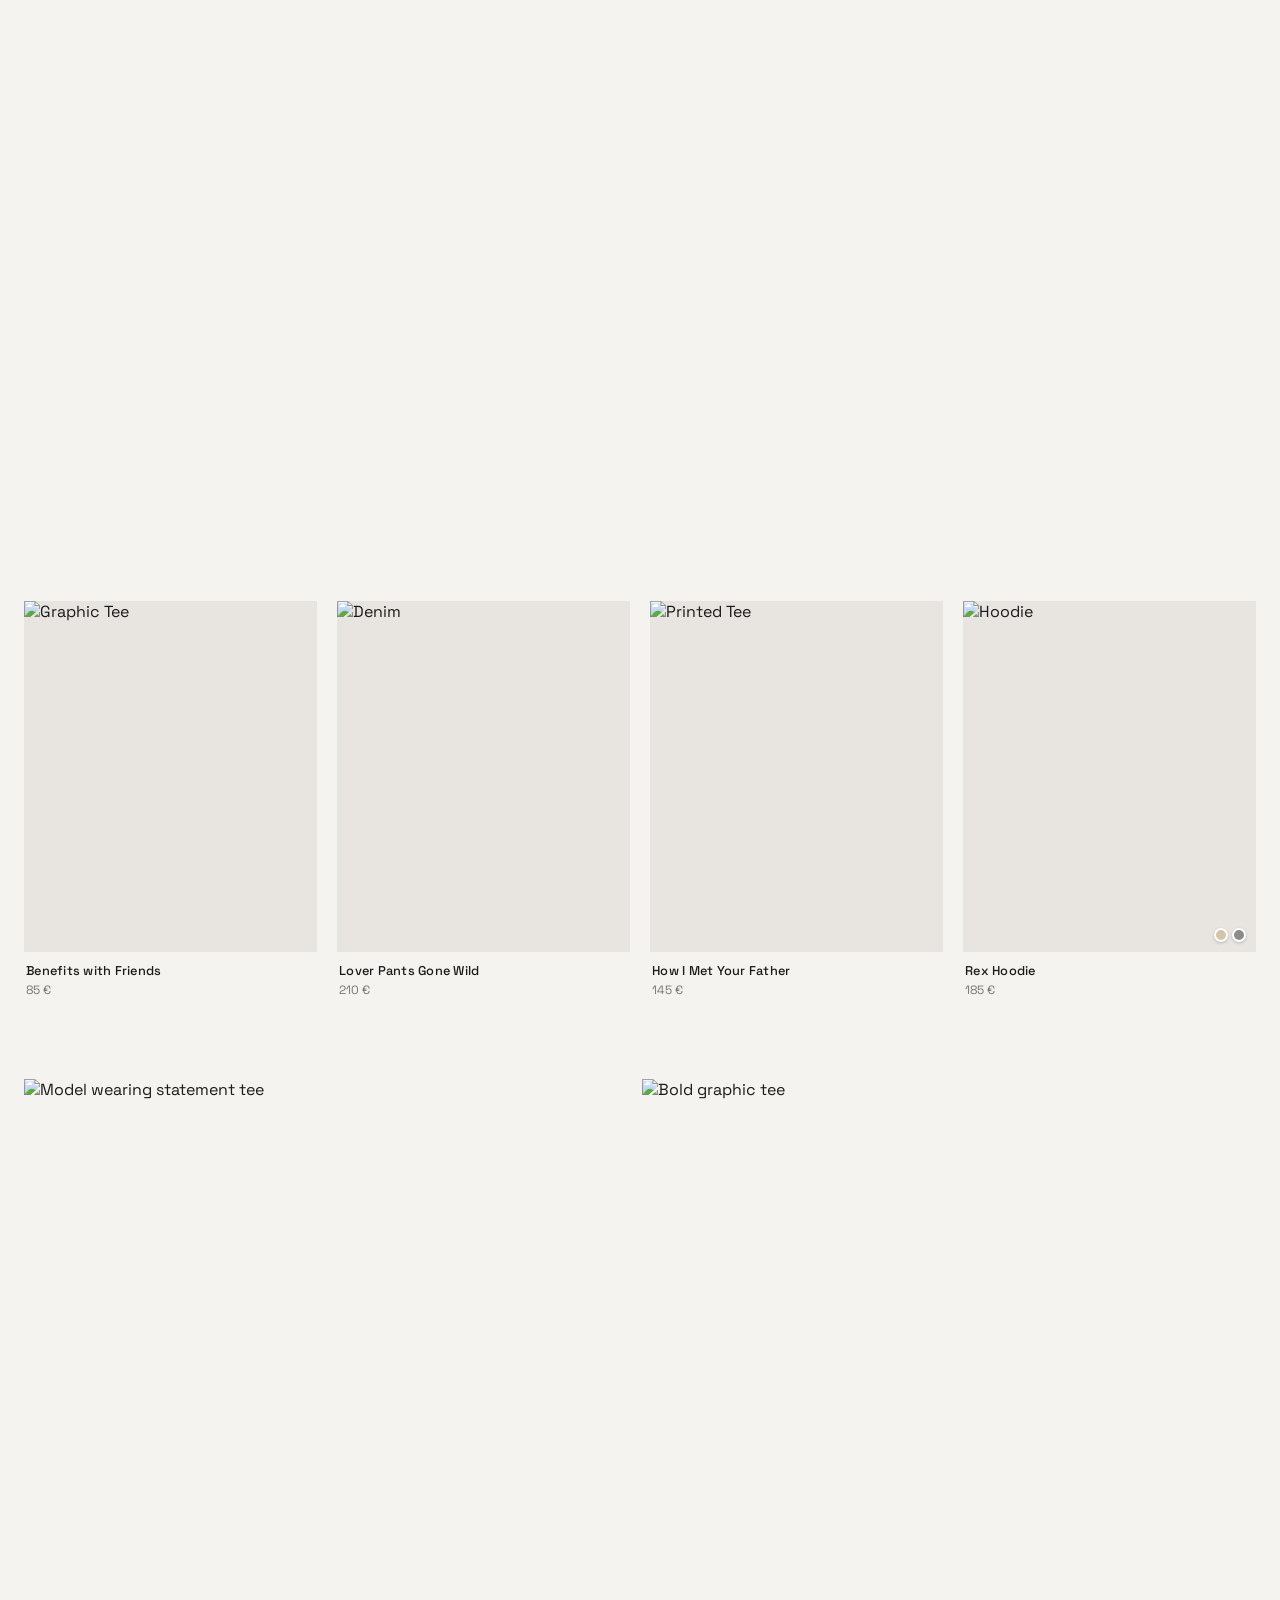
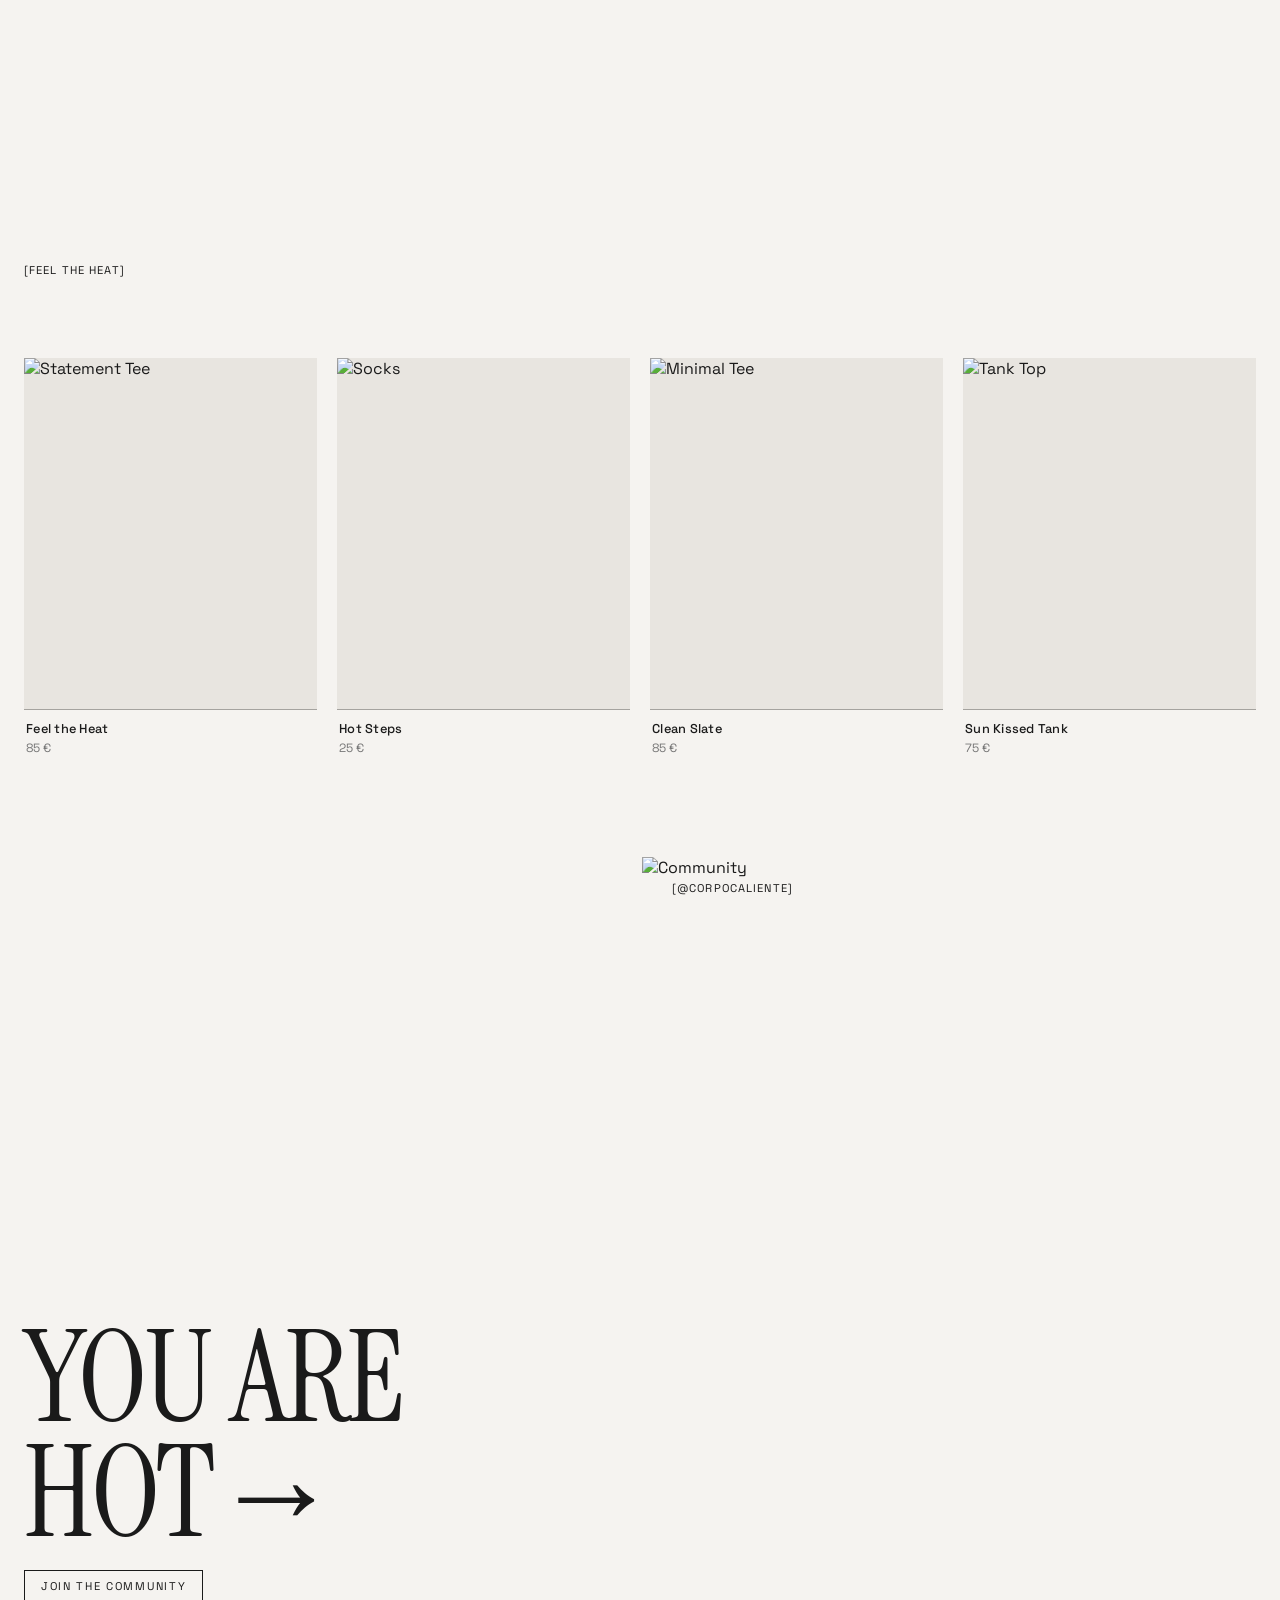
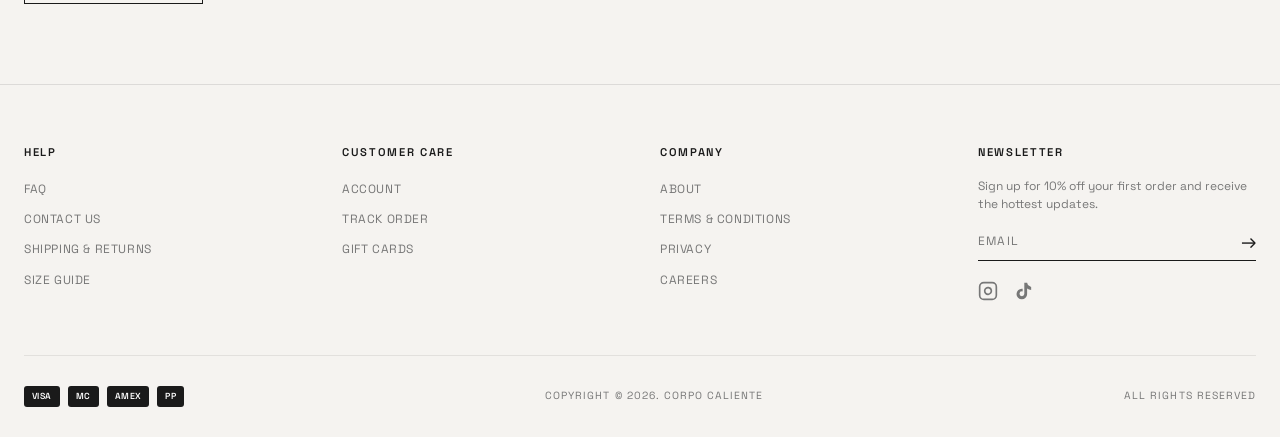
==== commit 3c04cd8a: "Replace queer-themed text with generic fashion copy Renamed all product names, slogans, and descript" ====
--- a/index.html
+++ b/index.html
@@ -33,8 +33,8 @@
   <header class="header">
     <nav class="header__nav">
       <div class="header__left">
-        <a href="#" class="nav-link">New In</a>
-        <a href="#" class="nav-link">Shop</a>
+        <a href="index.html" class="nav-link">New In</a>
+        <a href="shop.html" class="nav-link">Shop</a>
         <button class="nav-link search-toggle" aria-label="Search">
           <svg width="18" height="18" viewBox="0 0 24 24" fill="none" stroke="currentColor" stroke-width="2"><circle cx="11" cy="11" r="8"/><path d="m21 21-4.3-4.3"/></svg>
         </button>
@@ -199,7 +199,7 @@
         <img src="https://images.unsplash.com/photo-1596755094514-f87e34085b2c?w=800&h=900&fit=crop" alt="Bold graphic tee" class="statement-section__image">
       </div>
     </div>
-    <div class="statement-section__label">[SOUNDS GAY, I'M IN]</div>
+    <div class="statement-section__label">[FEEL THE HEAT]</div>
   </section>
 
   <!-- Product Grid 3 - Sounds Gay Collection -->
@@ -211,7 +211,7 @@
           <div class="product-card__quick">Quick Add</div>
         </div>
         <div class="product-card__info">
-          <h3>Sounds Gay, I'm In</h3>
+          <h3>Feel the Heat</h3>
           <p class="product-card__price">85 &euro;</p>
         </div>
       </a>
@@ -221,7 +221,7 @@
           <div class="product-card__quick">Quick Add</div>
         </div>
         <div class="product-card__info">
-          <h3>Smells Gay I'm In</h3>
+          <h3>Hot Steps</h3>
           <p class="product-card__price">25 &euro;</p>
         </div>
       </a>
@@ -231,7 +231,7 @@
           <div class="product-card__quick">Quick Add</div>
         </div>
         <div class="product-card__info">
-          <h3>Simply Sounds Gay</h3>
+          <h3>Clean Slate</h3>
           <p class="product-card__price">85 &euro;</p>
         </div>
       </a>
@@ -241,7 +241,7 @@
           <div class="product-card__quick">Quick Add</div>
         </div>
         <div class="product-card__info">
-          <h3>Sounds Gay I'm Sleeveless</h3>
+          <h3>Sun Kissed Tank</h3>
           <p class="product-card__price">75 &euro;</p>
         </div>
       </a>
